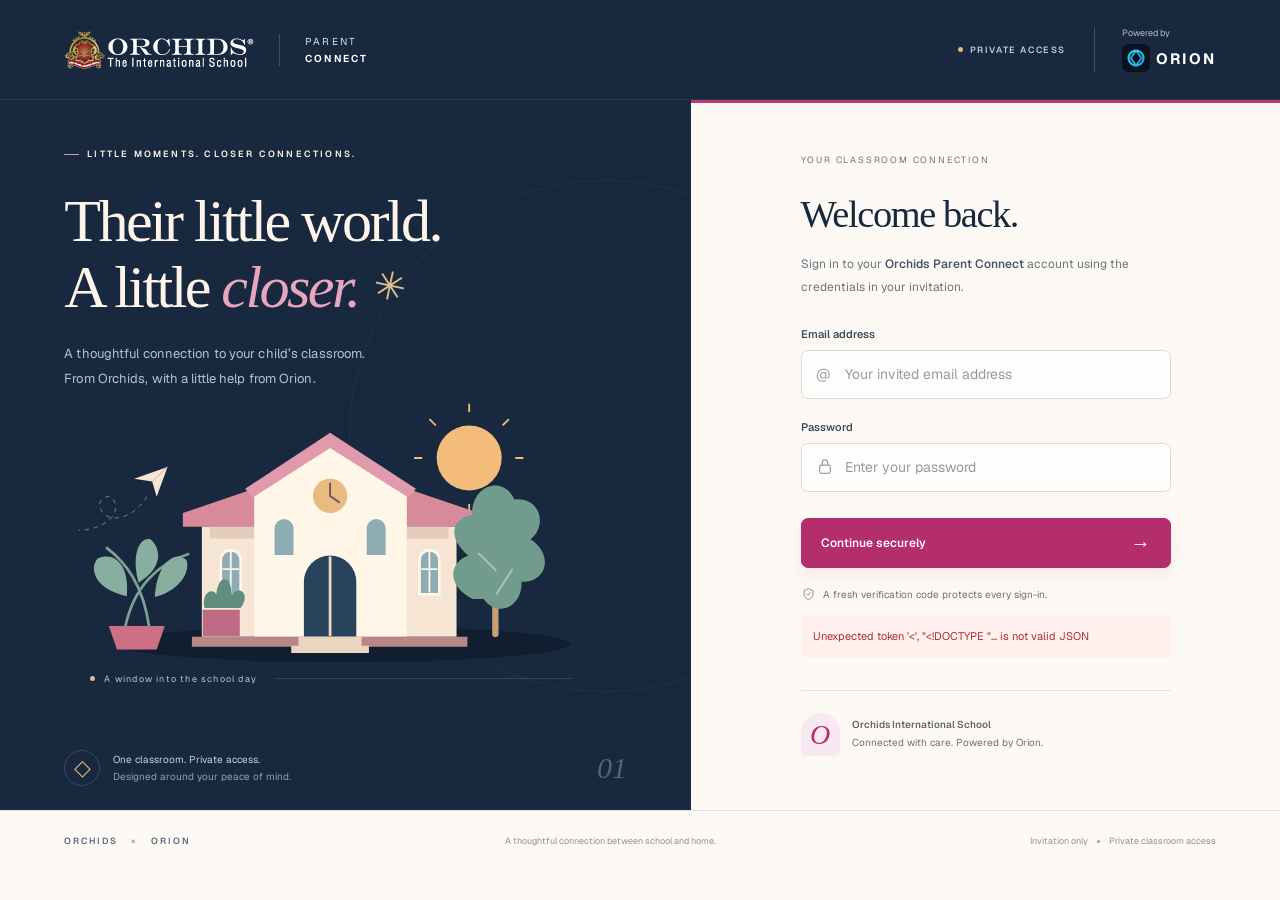
==== internal/parentportal/web/index.html @ b3853de6 "Initialize standalone Orion Parent Connect application" ====
<!doctype html>
<html lang="en">
<head>
  <meta charset="utf-8"><meta name="viewport" content="width=device-width, initial-scale=1">
  <meta name="theme-color" content="#18283e"><title>Orchids Parent Connect · Powered by Orion</title>
  <link rel="stylesheet" href="style.css"><script src="hls.min.js" defer></script><script src="app.js" defer></script>
</head>
<body>
  <header class="masthead">
    <a class="school-brand" href="./" aria-label="Orchids International School Parent Connect home"><img src="orchids.webp" width="190" height="56" alt="Orchids The International School"><span class="brand-divider"></span><span class="portal-name">PARENT<br><b>CONNECT</b></span></a>
    <div class="header-right"><span class="access-tag"><span></span> PRIVATE ACCESS</span><span class="powered">Powered by <b><img class="orion-mark" src="orion.png" width="28" height="28" alt=""> ORION</b></span></div>
  </header>
  <main>
    <section id="access" class="access">
      <div class="welcome">
        <div class="welcome-copy"><p class="eyebrow"><span></span> LITTLE MOMENTS. CLOSER CONNECTIONS.</p><h1>Their little world.<br>A little <em>closer.</em><span class="heading-spark" aria-hidden="true">✳</span></h1><p class="intro">A thoughtful connection to your child’s classroom.<br>From Orchids, with a little help from Orion.</p></div>
        <div class="school-scene" aria-hidden="true">
          <svg viewBox="0 0 620 300" fill="none"><ellipse cx="323" cy="268" rx="252" ry="20" fill="#111e30"/><circle cx="463" cy="62" r="36" fill="#f3bc7a"/><path d="M463 11V2m0 120v-9m-52-51h-9m121 0h-9m-88-36-7-7m88 88-7-7m0-74 7-7" stroke="#f3bc7a" stroke-width="2"/><path d="M82 250c9-44 35-71 71-82m-44 83c-7-50-27-74-48-90" stroke="#7da195" stroke-width="3"/><path d="M84 215c-37-8-42-32-32-42 18-7 35 6 32 42Zm13-15c-8-29 0-51 13-48 14 12 12 33-13 48Zm18 16c2-37 22-53 35-41 5 15-10 35-35 41Z" fill="#87ae9e"/><path d="M64 248h62l-9 26H73l-9-26Z" fill="#ce7084"/>
          <path d="M146 123 309 67l165 56v15H146v-15Z" fill="#d78a99"/><path d="M167 138h282v122H167V138Z" fill="#f6e5d2"/><path d="M176 138h264v13H176v-13Z" fill="#e3ccbb"/><path d="M225 96 309 42l85 54v164H225V96Z" fill="#fff6e8"/><path d="m215 96 94-62 95 62-8 10-87-55-86 55-8-10Z" fill="#e09aab"/><path d="M280 199a29 29 0 0 1 58 0v61h-58v-61Z" fill="#27445c"/><path d="M309 171v88" stroke="#f0dac4" stroke-width="3"/><circle cx="309" cy="104" r="19" fill="#e9bb81"/><path d="M309 90v14l10 7" stroke="#6c5060" stroke-width="2" stroke-linecap="round"/>
          <g fill="#8eacb3" stroke="#fff6e8" stroke-width="3"><path d="M188 175a11 11 0 0 1 22 0v38h-22v-38Z"/><path d="M408 175a11 11 0 0 1 22 0v38h-22v-38Z"/><path d="M246 140a12 12 0 0 1 24 0v31h-24v-31Z"/><path d="M348 140a12 12 0 0 1 24 0v31h-24v-31Z"/></g><path d="M190 185h18m-9-20v46m211-26h18m-9-20v46m-171-15h20m-10-20v38m92-18h20m-10-20v38" stroke="#fff6e8" stroke-width="2"/>
          <path d="M156 260h305v11H156v-11Z" fill="#b98588"/><path d="M274 260h70v10h-70v-10Zm-8 10h86v8h-86v-8Z" fill="#ead5bf"/><path d="M168 230h41v29h-41v-29Z" fill="#bd6b83"/><path d="M170 228c-4-17 9-23 13-15 2-23 17-22 17 0 10-11 21 1 10 15h-40Z" fill="#628d7e"/>
          <path d="M492 257V136" stroke="#c89e75" stroke-width="7" stroke-linecap="round"/><path d="M467 218c-29-14-27-40-5-48-25-21-17-42 4-45 0-34 35-44 47-17 29-3 37 29 18 44 26 17 18 48-10 47 1 29-27 40-42 19h-12Z" fill="#719b8d"/><path d="m493 213 18-28m-18 2-20-20" stroke="#aec7b3" stroke-width="2"/>
          <path d="m92 85 37-13-12 33-5-17-20-3Z" fill="#f6e5d2"/><path d="m112 88 17-16" stroke="#ccabaf"/><path d="M106 105c-14 24-43 31-51 14-6-12 13-22 16-6 4 17-20 29-40 29" stroke="#769097" stroke-dasharray="4 6" stroke-linecap="round"/></svg>
          <div class="scene-caption"><span class="scene-dot"></span> A window into the school day <span class="caption-line"></span></div>
        </div>
        <div class="welcome-bottom"><span class="privacy-icon" aria-hidden="true">◇</span><span>One classroom. Private access.<br><strong>Designed around your peace of mind.</strong></span><span class="welcome-number" aria-hidden="true">01</span></div>
      </div>
      <div class="access-panel"><div class="access-card">
        <div class="step-label" id="step-label"><span class="step-dot"></span> YOUR CLASSROOM CONNECTION</div>
        <form id="login-form"><h2>Welcome back.</h2><p class="description">Sign in to your <strong>Orchids Parent Connect</strong> account using the credentials in your invitation.</p><label for="email">Email address</label><div class="input-wrap"><span aria-hidden="true">@</span><input id="email" name="email" type="email" autocomplete="username" placeholder="Your invited email address" maxlength="254" required></div><label for="password">Password</label><div class="input-wrap"><svg viewBox="0 0 20 20" aria-hidden="true"><rect x="4" y="8" width="12" height="9" rx="2"></rect><path d="M7 8V5a3 3 0 0 1 6 0v3"></path></svg><input id="password" name="password" type="password" autocomplete="current-password" placeholder="Enter your password" maxlength="72" required></div><button class="primary" type="submit">Continue securely <span aria-hidden="true">→</span></button><p class="form-note"><svg viewBox="0 0 20 20" aria-hidden="true"><path d="m10 2 6 3v5c0 4-6 7-6 7s-6-3-6-7V5l6-3Z"></path><path d="m7 9 2 2 4-4"></path></svg>A fresh verification code protects every sign-in.</p></form>
        <form id="otp-form" hidden><h2>A little verification.</h2><p class="description" id="otp-description">Your verification email is on its way.</p><div class="delivery-box"><span>CODE SENT TO</span><strong id="otp-destination"></strong></div><label for="otp">Six-digit verification code</label><input id="otp" name="otp" inputmode="numeric" autocomplete="one-time-code" pattern="[0-9]{6}" maxlength="6" placeholder="000000" required><div class="code-meta"><p class="expiry" id="code-expiry"></p></div><button class="primary" type="submit">Open my classroom <span aria-hidden="true">→</span></button><p class="form-note">Not seeing the email? Check Spam or Junk. To request a fresh code, return to sign in.</p><button class="text-button" id="restart" type="button">← Back to sign in</button></form>
        <p id="auth-error" class="error" role="alert"></p>
        <div class="card-footer"><div class="school-monogram" aria-hidden="true">O</div><p><strong>Orchids International School</strong><br>Connected with care. Powered by Orion.</p></div>
      </div></div>
    </section>
    <section id="classroom" class="classroom" hidden>
      <div class="classroom-header"><div><p class="eyebrow">ORCHIDS INTERNATIONAL SCHOOL · PARENT CONNECT</p><h1 id="class-name">Your classroom</h1><p class="classroom-subtitle">Your private connection to the school day.</p></div><button id="logout" class="secondary">Sign out <span aria-hidden="true">↗</span></button></div>
      <div class="viewer"><div class="viewer-bar"><span id="stream-status" role="status">Connecting…</span><span class="private-label">ONE CLASSROOM · PRIVATE ACCESS</span></div><div class="video-stage"><video id="video" muted autoplay playsinline controls controlslist="nodownload noremoteplayback" disablepictureinpicture></video><div id="video-message" class="video-message"><span class="video-symbol" aria-hidden="true">◌</span><p id="video-message-text">Opening your classroom window…</p><button id="retry" class="secondary" hidden>Try again</button></div></div></div>
      <div class="view-footer"><span>Access for <strong id="account-email"></strong></span><span id="session-expiry"></span></div><p id="view-error" class="error" role="alert"></p>
    </section>
  </main>
  <footer class="page-footer"><span>ORCHIDS <b>×</b> ORION</span><span>A thoughtful connection between school and home.</span><span>Invitation only <i></i> Private classroom access</span></footer>
</body>
</html>
---- internal/parentportal/web/style.css ----
@font-face{font-family:Geist;src:url('geist.woff2') format('woff2');font-weight:100 900;font-display:swap}
:root{font-family:Geist,"Avenir Next",sans-serif;color:#18283e;background:#fcf9f5;--ink:#18283e;--pink:#bc3877;--line:#e8e0dc;--muted:#6e7580;font-synthesis:none}*{box-sizing:border-box}body{margin:0}button,input{font:inherit}button,a,input{-webkit-tap-highlight-color:transparent}button{cursor:pointer}button:disabled{cursor:wait;opacity:.65}button:focus-visible,a:focus-visible,input:focus-visible{outline:3px solid #ce598e;outline-offset:4px}[hidden]{display:none!important}.masthead{height:100px;background:var(--ink);display:flex;align-items:center;justify-content:space-between;padding:0 5%;gap:20px;color:white;border-bottom:1px solid #ffffff16}.school-brand{display:flex;align-items:center;gap:25px;text-decoration:none;color:white}.school-brand img{object-fit:contain;width:190px;height:56px}.brand-divider{width:1px;height:32px;background:#ffffff30}.portal-name{font-size:10px;letter-spacing:2.2px;line-height:1.7;color:#d9dfeb}.portal-name b{font-weight:650;color:white}.header-right{display:flex;gap:28px;align-items:center}.access-tag{font-size:9px;font-weight:550;letter-spacing:1.6px;display:flex;align-items:center;gap:7px;color:#cbd4df}.access-tag span{height:5px;width:5px;border-radius:50%;background:#dfb786}.powered{font-size:9px;color:#b4c0d1;border-left:1px solid #ffffff30;padding-left:27px;display:flex;flex-direction:column;gap:5px}.powered b{font-size:15px;letter-spacing:2px;display:flex;align-items:center;gap:6px;color:white}.powered svg{width:21px;height:21px;fill:none;stroke:#e3bd8a;stroke-width:1.4}.access{display:grid;grid-template-columns:54% 46%;min-height:710px}.welcome{background:var(--ink);color:#fff4e9;position:relative;overflow:hidden;padding:48px 9.3% 24px;display:flex;flex-direction:column}.welcome::after{content:"";position:absolute;right:-170px;top:80px;border:1px solid #ffffff0b;border-radius:50%;width:510px;height:510px;pointer-events:none}.welcome-copy{position:relative;z-index:1}.eyebrow{font-size:9px;font-weight:600;letter-spacing:2.2px;margin:0 0 28px;display:flex;align-items:center;gap:8px}.eyebrow>span{width:15px;height:1px;background:#dd99b3}.welcome h1{position:relative;font:normal clamp(48px,4.7vw,72px)/1.1 Georgia,serif;letter-spacing:-2.6px;margin:0 0 22px;white-space:nowrap}.welcome h1 em{color:#e7a6bd;font-weight:normal}.heading-spark{position:absolute;font:normal 39px/1 Georgia,serif;color:#ddbd89;transform:rotate(12deg);margin:12px 0 0 14px}.intro{font-size:13px;line-height:1.9;color:#b6c2d3;margin:0;letter-spacing:.1px}.school-scene{margin:10px -13px 0;position:relative;z-index:1;max-width:560px}.school-scene>svg{display:block;width:100%;height:auto}.scene-caption{font-size:9px;letter-spacing:1.2px;color:#bbc6d2;display:flex;gap:9px;align-items:center;margin:0 7%}.scene-dot{height:5px;width:5px;background:#e8b98d;border-radius:50%}.caption-line{height:1px;flex:1;background:#ffffff1f;margin-left:9px}.welcome-bottom{margin-top:auto;padding-top:30px;display:flex;gap:13px;align-items:center;color:#c8d2de;font-size:10px;line-height:1.7}.welcome-bottom strong{color:#8f9fb3;font-weight:400}.privacy-icon{border:1px solid #ffffff24;border-radius:50%;width:36px;height:36px;text-align:center;line-height:33px;color:#d5ad85;font-size:22px}.welcome-number{margin-left:auto;color:#546275;font:italic 30px Georgia,serif}.access-panel{display:flex;align-items:center;justify-content:center;padding:46px 10%;background:#fcf9f5;position:relative}.access-panel::before{content:"";position:absolute;top:0;left:0;right:0;height:3px;background:#bc3877}.access-card{width:100%;max-width:370px}.step-label{font-size:9px;letter-spacing:1.8px;color:#8b647b;margin-bottom:27px;display:flex;gap:8px;align-items:center}.step-dot{width:6px;height:6px;border-radius:50%;background:#bc3877;box-shadow:0 0 0 4px #bc387710}h2{font:normal clamp(33px,3vw,43px)/1.12 Georgia,serif;letter-spacing:-1.4px;margin:0 0 17px}.description{font-size:12px;line-height:1.9;color:var(--muted);margin:0 0 28px}.description strong{font-weight:550;color:#465367}label{display:block;font-size:11px;font-weight:550;margin:21px 0 9px;color:#39465a}.input-wrap{position:relative}.input-wrap>span,.input-wrap>svg{position:absolute;left:15px;top:50%;transform:translateY(-50%);color:#a1a2aa;pointer-events:none}.input-wrap>svg{width:18px;height:18px;stroke:#9a9fa9;fill:none;stroke-width:1.4}.input-wrap input{padding-left:43px}input{width:100%;background:#fffefd;border:1px solid #ddd9d7;border-radius:7px;padding:14px 15px;font-size:14px;color:var(--ink);min-height:49px;transition:border-color .15s,box-shadow .15s}input:hover{border-color:#b7a8b1}input:focus{border-color:#bb407c;box-shadow:0 0 0 3px #bc38770a;outline:none}input::placeholder{color:#9699a2}.primary{display:flex;justify-content:space-between;align-items:center;gap:10px;background:#b42e6e;border:1px solid #b42e6e;color:white;width:100%;padding:16px 19px;border-radius:7px;margin-top:26px;font-size:12px;font-weight:550;box-shadow:0 7px 16px #a7276014;transition:background .2s,transform .2s}.primary:hover{background:#9f265f;transform:translateY(-1px)}.primary span{font-size:20px;line-height:16px}.form-note{font-size:10px;line-height:1.8;color:#706e79;margin:18px 0 0;display:flex;align-items:center;gap:7px}.form-note svg{width:15px;height:15px;fill:none;stroke:#9a8493;stroke-width:1.3;flex-shrink:0}.card-footer{display:flex;align-items:center;gap:12px;border-top:1px solid var(--line);margin-top:32px;padding-top:22px;font-size:10px;line-height:1.8;color:#706e79}.card-footer p{margin:0}.card-footer strong{font-weight:550;color:#5c5e6b}.school-monogram{font:italic 28px Georgia,serif;color:#b42e6e;background:#f7e9ef;width:39px;height:43px;border-radius:20px 20px 5px 5px;text-align:center;line-height:43px}.delivery-box{padding:13px 15px;background:#f5edf1;border:1px solid #ebdce4;border-radius:6px;overflow-wrap:anywhere}.delivery-box>span{display:block;font-size:8px;letter-spacing:1.7px;color:#9e7088;margin-bottom:5px}.delivery-box strong{font-size:12px;font-weight:550;color:#70425c}#otp{font-size:26px;letter-spacing:9px;text-align:center;background:white}.code-meta{display:flex;justify-content:space-between;align-items:center;gap:10px;font-size:9px;color:var(--muted)}.code-meta b{font-weight:450;font-family:monospace}.expiry{font-size:10px}.text-button{display:block;margin:15px auto 0;padding:10px;background:none;border:0;font-size:10px;color:#8d6078;text-decoration:underline;text-underline-offset:4px}.error{background:#fff0ee;border-radius:5px;padding:12px;font-size:11px;line-height:1.7;color:#a13532}.error:empty{display:none}.page-footer{display:flex;justify-content:space-between;align-items:center;gap:20px;padding:24px 5%;border-top:1px solid var(--line);font-size:9px;color:#90919b}.page-footer>span:first-child{font-weight:550;letter-spacing:2px;color:#556175}.page-footer b{font-weight:400;color:#ba6a8c;margin:0 9px}.page-footer>span:last-child{display:flex;align-items:center;gap:9px}.page-footer i{display:block;width:3px;height:3px;background:#c68ba8;border-radius:50%}.classroom{max-width:1200px;margin:auto;padding:48px 6% 62px}.classroom-header{display:flex;justify-content:space-between;align-items:center;gap:20px;margin-bottom:30px}.classroom-header .eyebrow{color:#a4547b;font-size:9px;letter-spacing:1.8px;margin-bottom:14px}.classroom-header h1{font:normal 44px/1.12 Georgia,serif;letter-spacing:-1.4px;margin:0}.classroom-subtitle{font-size:12px;color:var(--muted);margin-bottom:0}.secondary{padding:12px 17px;border:1px solid #d8cbd2;background:white;border-radius:6px;color:#71485e;font-size:11px;white-space:nowrap}.secondary span{margin-left:15px}.viewer{border-radius:10px;overflow:hidden;background:var(--ink);border:1px solid #263650;box-shadow:0 14px 50px #18283e10}.viewer-bar{display:flex;justify-content:space-between;align-items:center;padding:16px 21px;font-size:10px;color:#d5dfeb}.private-label{font-size:8px;letter-spacing:1.8px;color:#94a6bd}#stream-status::before{content:"";display:inline-block;width:6px;height:6px;border-radius:50%;background:#dfb182;margin-right:9px}#stream-status.live::before{background:#9bcea8}.video-stage{position:relative;aspect-ratio:16/9;background:#0d1727}video{width:100%;height:100%;display:block;object-fit:contain}.video-message{position:absolute;inset:0;display:flex;flex-direction:column;justify-content:center;align-items:center;padding:20px;text-align:center;background:#142236;color:#cbd8e7;font-size:12px}.video-symbol{font:normal 60px Georgia,serif;color:#d8a0b4}.video-message .secondary{margin-top:14px}.view-footer{display:flex;justify-content:space-between;gap:15px;margin-top:19px;font-size:10px;color:#858895}.view-footer strong{font-weight:500;color:#4c576b}
@media(min-width:1450px){.access{max-width:1600px;margin:auto;min-height:780px}.welcome{padding-top:65px}.school-scene{margin-top:25px}.masthead{padding-left:max(5%,calc((100vw - 1450px)/2));padding-right:max(5%,calc((100vw - 1450px)/2))}}
@media(max-width:1000px){.welcome{padding:45px 8% 24px}.welcome h1{font-size:47px;letter-spacing:-2px}.heading-spark{font-size:29px;margin-left:8px}.access-panel{padding:42px 9%}.access{min-height:670px}.welcome .eyebrow{font-size:8px;letter-spacing:1.5px}.intro{font-size:11px}.school-scene{margin-top:30px}.access-tag{display:none}}
@media(max-width:720px){input{font-size:16px}.masthead{height:86px;padding:0 6%}.school-brand{gap:15px}.school-brand img{width:154px;height:auto}.portal-name,.brand-divider{display:none}.powered{border:0;padding:0;font-size:8px}.powered b{font-size:12px}.powered svg{width:18px;height:18px}.access{display:flex;flex-direction:column;min-height:0}.welcome{padding:29px 7% 31px;min-height:229px}.welcome .eyebrow{font-size:7px;letter-spacing:1.4px;margin-bottom:17px}.welcome h1{font-size:40px;line-height:1.1;letter-spacing:-1.5px;margin-bottom:13px}.heading-spark{font-size:24px}.intro{font-size:10px;line-height:1.8;max-width:290px}.intro br{display:none}.welcome-bottom,.school-scene{display:none}.welcome::after{width:290px;height:290px;right:-170px;top:-40px;border-color:#ffffff18}.access-panel{padding:34px 8% 36px;display:block}.access-card{max-width:430px;margin:auto}.step-label{font-size:8px;margin-bottom:20px}h2{font-size:34px}.description{font-size:11px;margin-bottom:21px}label{font-size:10px;margin-top:18px}.primary{margin-top:23px;padding:15px 18px}.card-footer{margin-top:26px;padding-top:19px}.page-footer{padding:20px 6%;font-size:8px;gap:10px}.page-footer>span:nth-child(2){display:none}.page-footer>span:first-child{letter-spacing:1px}.page-footer b{margin:0 4px}.classroom{padding:31px 6% 42px}.classroom-header{align-items:flex-start;margin-bottom:24px}.classroom-header .eyebrow{font-size:7px;letter-spacing:1px;display:block;line-height:1.8}.classroom-header h1{font-size:30px;letter-spacing:-1px}.classroom-subtitle{font-size:10px;line-height:1.6}.classroom-header .secondary{font-size:10px;padding:10px 12px}.classroom-header .secondary span{margin-left:4px}.video-stage{aspect-ratio:4/3}.viewer-bar{padding:13px}.private-label{font-size:6px;letter-spacing:1px}.view-footer{flex-direction:column;gap:9px;font-size:9px}}
@media(prefers-reduced-motion:reduce){*{transition:none!important}}

.powered .orion-mark{width:28px;height:28px;object-fit:contain}
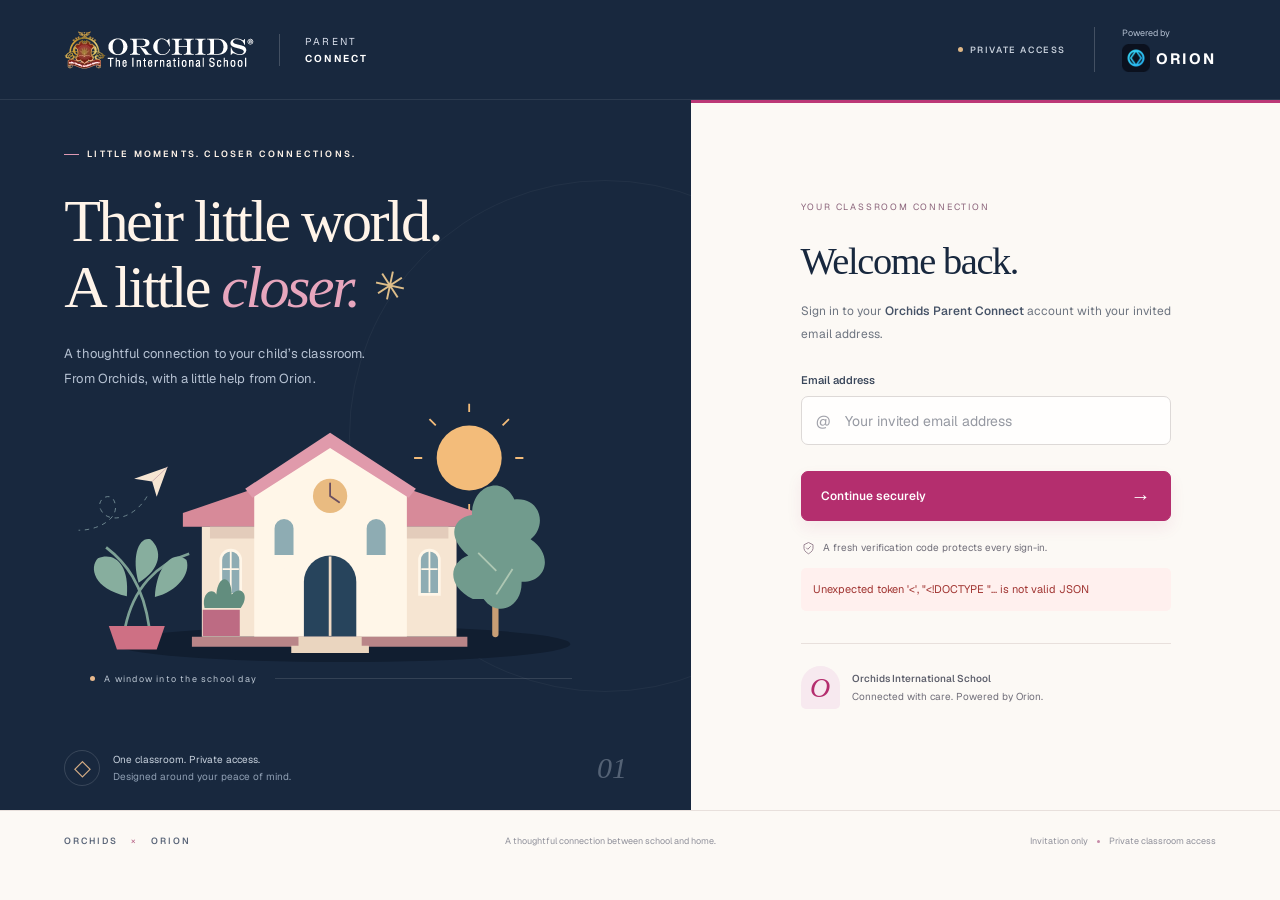
==== commit da55ed5d: "Use email OTP sign-in and timer-free live video controls" ====
--- a/internal/parentportal/web/index.html
+++ b/internal/parentportal/web/index.html
@@ -27,15 +27,15 @@
       </div>
       <div class="access-panel"><div class="access-card">
         <div class="step-label" id="step-label"><span class="step-dot"></span> YOUR CLASSROOM CONNECTION</div>
-        <form id="login-form"><h2>Welcome back.</h2><p class="description">Sign in to your <strong>Orchids Parent Connect</strong> account using the credentials in your invitation.</p><label for="email">Email address</label><div class="input-wrap"><span aria-hidden="true">@</span><input id="email" name="email" type="email" autocomplete="username" placeholder="Your invited email address" maxlength="254" required></div><label for="password">Password</label><div class="input-wrap"><svg viewBox="0 0 20 20" aria-hidden="true"><rect x="4" y="8" width="12" height="9" rx="2"></rect><path d="M7 8V5a3 3 0 0 1 6 0v3"></path></svg><input id="password" name="password" type="password" autocomplete="current-password" placeholder="Enter your password" maxlength="72" required></div><button class="primary" type="submit">Continue securely <span aria-hidden="true">→</span></button><p class="form-note"><svg viewBox="0 0 20 20" aria-hidden="true"><path d="m10 2 6 3v5c0 4-6 7-6 7s-6-3-6-7V5l6-3Z"></path><path d="m7 9 2 2 4-4"></path></svg>A fresh verification code protects every sign-in.</p></form>
-        <form id="otp-form" hidden><h2>A little verification.</h2><p class="description" id="otp-description">Your verification email is on its way.</p><div class="delivery-box"><span>CODE SENT TO</span><strong id="otp-destination"></strong></div><label for="otp">Six-digit verification code</label><input id="otp" name="otp" inputmode="numeric" autocomplete="one-time-code" pattern="[0-9]{6}" maxlength="6" placeholder="000000" required><div class="code-meta"><p class="expiry" id="code-expiry"></p></div><button class="primary" type="submit">Open my classroom <span aria-hidden="true">→</span></button><p class="form-note">Not seeing the email? Check Spam or Junk. To request a fresh code, return to sign in.</p><button class="text-button" id="restart" type="button">← Back to sign in</button></form>
+        <form id="login-form"><h2>Welcome back.</h2><p class="description">Sign in to your <strong>Orchids Parent Connect</strong> account with your invited email address.</p><label for="email">Email address</label><div class="input-wrap"><span aria-hidden="true">@</span><input id="email" name="email" type="email" autocomplete="username" placeholder="Your invited email address" maxlength="254" required></div><button class="primary" type="submit">Continue securely <span aria-hidden="true">→</span></button><p class="form-note"><svg viewBox="0 0 20 20" aria-hidden="true"><path d="m10 2 6 3v5c0 4-6 7-6 7s-6-3-6-7V5l6-3Z"></path><path d="m7 9 2 2 4-4"></path></svg>A fresh verification code protects every sign-in.</p></form>
+        <form id="otp-form" hidden><h2>A little verification.</h2><p class="description" id="otp-description">Your verification email is on its way.</p><div class="delivery-box"><span>CODE SENT TO</span><strong id="otp-destination"></strong></div><div class="otp-label"><label for="otp">Six-digit verification code</label><button id="paste-code" class="text-button" type="button">Paste code</button></div><input id="otp" name="otp" inputmode="numeric" autocomplete="one-time-code" pattern="[0-9]{6}" maxlength="6" placeholder="000000" required><div class="code-meta"><p class="expiry" id="code-expiry"></p></div><button class="primary" type="submit">Open my classroom <span aria-hidden="true">→</span></button><p class="form-note">Not seeing the email? Check Spam or Junk. To request a fresh code, return to sign in.</p><button class="text-button" id="restart" type="button">← Back to sign in</button></form>
         <p id="auth-error" class="error" role="alert"></p>
         <div class="card-footer"><div class="school-monogram" aria-hidden="true">O</div><p><strong>Orchids International School</strong><br>Connected with care. Powered by Orion.</p></div>
       </div></div>
     </section>
     <section id="classroom" class="classroom" hidden>
       <div class="classroom-header"><div><p class="eyebrow">ORCHIDS INTERNATIONAL SCHOOL · PARENT CONNECT</p><h1 id="class-name">Your classroom</h1><p class="classroom-subtitle">Your private connection to the school day.</p></div><button id="logout" class="secondary">Sign out <span aria-hidden="true">↗</span></button></div>
-      <div class="viewer"><div class="viewer-bar"><span id="stream-status" role="status">Connecting…</span><span class="private-label">ONE CLASSROOM · PRIVATE ACCESS</span></div><div class="video-stage"><video id="video" muted autoplay playsinline controls controlslist="nodownload noremoteplayback" disablepictureinpicture></video><div id="video-message" class="video-message"><span class="video-symbol" aria-hidden="true">◌</span><p id="video-message-text">Opening your classroom window…</p><button id="retry" class="secondary" hidden>Try again</button></div></div></div>
+      <div class="viewer" id="viewer"><div class="viewer-bar"><span id="stream-status" role="status">Connecting…</span><span class="private-label">ONE CLASSROOM · PRIVATE ACCESS</span></div><div class="video-stage"><video id="video" muted autoplay playsinline disablepictureinpicture></video><div id="video-message" class="video-message"><span class="video-symbol" aria-hidden="true">◌</span><p id="video-message-text">Opening your classroom window…</p><button id="retry" class="secondary" hidden>Try again</button></div></div><div class="live-controls"><button id="toggle-play" class="secondary" type="button">Pause video</button><button id="fullscreen" class="secondary" type="button">Fullscreen</button></div></div>
       <div class="view-footer"><span>Access for <strong id="account-email"></strong></span><span id="session-expiry"></span></div><p id="view-error" class="error" role="alert"></p>
     </section>
   </main>
--- a/internal/parentportal/web/style.css
+++ b/internal/parentportal/web/style.css
@@ -6,3 +6,9 @@
 @media(prefers-reduced-motion:reduce){*{transition:none!important}}
 
 .powered .orion-mark{width:28px;height:28px;object-fit:contain}
+
+.otp-label{display:flex;align-items:center;justify-content:space-between;gap:12px;margin-top:24px}.otp-label label{margin:0}.otp-label .text-button{width:auto;margin:0;padding:10px 0;min-height:44px;white-space:nowrap}
+
+.live-controls{display:flex;justify-content:space-between;gap:12px;padding:12px 18px;background:#111e30}.live-controls .secondary{padding:9px 16px}.viewer:fullscreen,.viewer.expanded{display:flex;flex-direction:column;background:#000}.viewer:fullscreen .video-stage,.viewer.expanded .video-stage{flex:1;min-height:0}.viewer:fullscreen video,.viewer.expanded video{height:100%;object-fit:contain}
+
+.viewer.expanded{position:fixed;inset:0;z-index:1000;border-radius:0}
